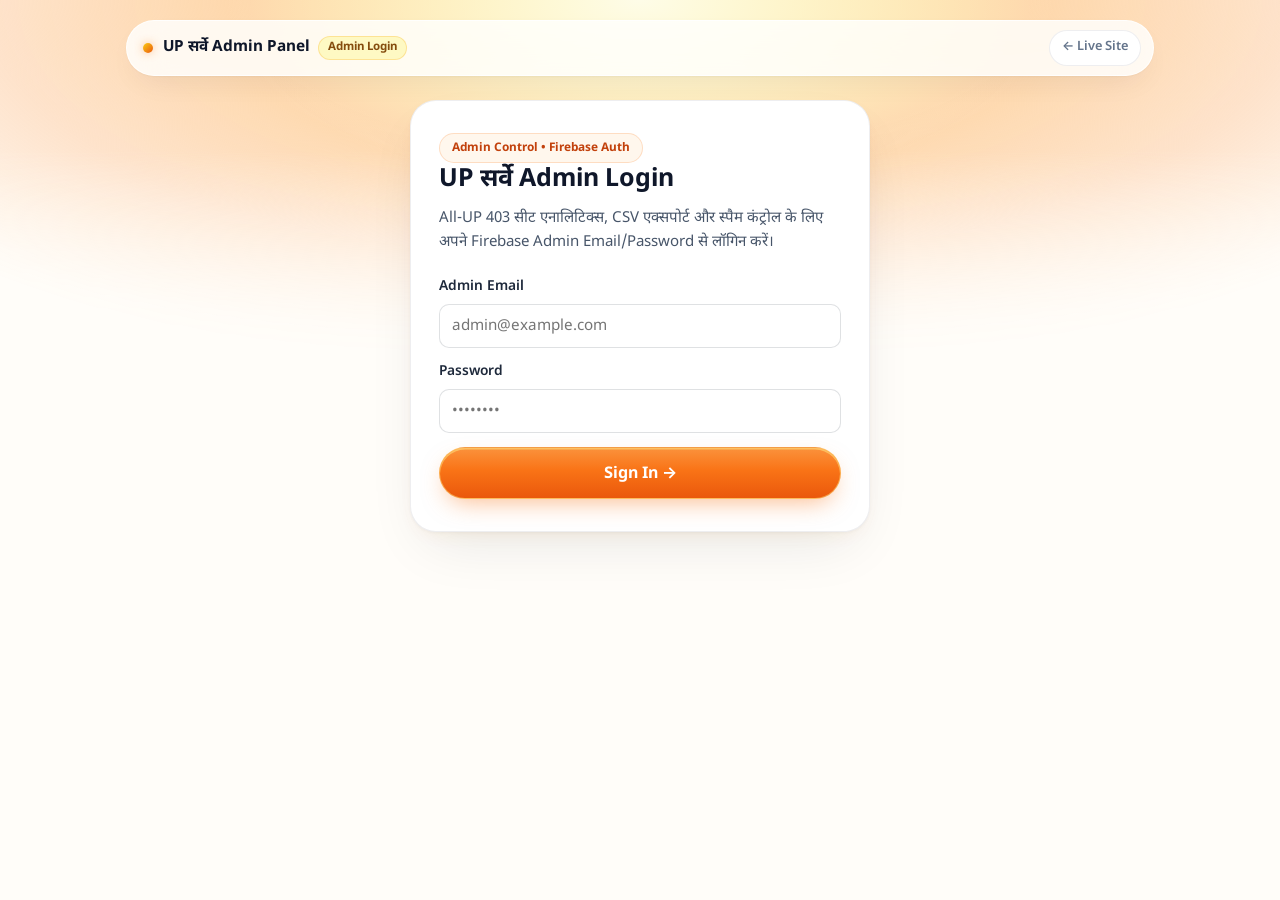
==== admin.html @ 8d636c75 "Add secure Firebase Admin Control Panel (403 seats analytics, CSV export, pause/notice, audit)" ====
<!DOCTYPE html>
<html lang="hi">
<head>
  <meta charset="UTF-8">
  <meta name="viewport" content="width=device-width, initial-scale=1.0">
  <title>Admin Control Panel | UP जनमत सर्वे 2027</title>
  <meta name="robots" content="noindex, nofollow">
  <meta name="theme-color" content="#fffbeb">

  <link rel="preconnect" href="https://fonts.googleapis.com">
  <link rel="preconnect" href="https://fonts.gstatic.com" crossorigin>
  <link href="https://fonts.googleapis.com/css2?family=Inter:wght@400;500;600;700&family=Noto+Sans+Devanagari:wght@400;500;600;700;800&display=swap" rel="stylesheet">

  <link rel="stylesheet" href="./styles.css">
</head>
<body>
  <div class="fl-hero-aura" aria-hidden="true"></div>

  <div class="admin-shell">
    <header class="fl-nav-wrap">
      <div class="fl-nav-pill">
        <div class="brand">
          <span class="brand-dot" aria-hidden="true"></span>
          <div class="brand-meta">
            <span class="brand-title">UP सर्वे Admin Panel</span>
            <span id="adminStatusPill" class="step-pill">Auth Required</span>
          </div>
        </div>

        <div class="admin-nav-actions">
          <a href="./index.html" class="lang-toggle" style="text-decoration:none;">← Live Site</a>
          <button id="adminSignOutBtn" class="lang-toggle" type="button" hidden>Logout</button>
        </div>
      </div>
    </header>

    <main id="adminRoot" class="admin-main"></main>
  </div>

  <div id="toast" class="toast" role="status" aria-live="polite" hidden></div>

  <script defer src="./data/up-constituencies.js"></script>
  <script defer src="./src/config.js"></script>
  <script defer src="./src/admin.js"></script>
</body>
</html>
---- styles.css ----
/*
 * UP Vidhan Sabha Public Opinion Survey
 * Minimal, Friendly, Premium Yellow-Orange Design System + Large PNG Cutouts
 * Typography: Noto Sans Devanagari (Hindi clarity) + Inter (numerals & English)
 */
:root {
  --font-display: 'Noto Sans Devanagari', 'Inter', system-ui, -apple-system, BlinkMacSystemFont, 'Segoe UI', Roboto, sans-serif;
  --font-body: 'Noto Sans Devanagari', 'Inter', system-ui, -apple-system, BlinkMacSystemFont, 'Segoe UI', Roboto, sans-serif;

  --ink: #0f172a;
  --ink-soft: #1e293b;
  --body: #475569;
  --muted: #64748b;

  --bg: #fffdf9;
  --bg-warm: #fffbeb;
  --bg-orange-soft: #fff7ed;
  --card: #ffffff;
  --card-stone: #f8f6f2;
  --dark-footer: #181007;

  --yellow: #facc15;
  --amber: #f59e0b;
  --orange: #f97316;
  --orange-deep: #ea580c;
  --orange-dark: #c2410c;
  --whatsapp: #128c7e;

  --line: rgba(15, 23, 42, 0.07);
  --line-2: rgba(15, 23, 42, 0.13);

  --shadow-soft:
    0 1px 2px rgba(15, 23, 42, 0.04),
    0 12px 32px -12px rgba(15, 23, 42, 0.09);
  --shadow-card:
    0 1px 3px rgba(15, 23, 42, 0.04),
    0 24px 60px -18px rgba(15, 23, 42, 0.11),
    0 8px 24px -10px rgba(245, 158, 11, 0.12);
  --pl-key-bg: linear-gradient(180deg, #27221d 0%, #14110e 50%, #090806 100%);
  --pl-key-shadow:
    inset 0 1.5px 0 rgba(255, 255, 255, 0.25),
    0 4px 12px -4px rgba(15, 23, 42, 0.35);
  --pl-orange-bg: linear-gradient(180deg, #fb923c 0%, #f97316 45%, #ea580c 100%);
  --pl-orange-shadow:
    inset 0 1.5px 0 rgba(254, 240, 138, 0.5),
    0 10px 24px -8px rgba(249, 115, 22, 0.5);

  --warn-bg: #fffbeb;
  --warn-border: #fde68a;
  --warn-text: #92400e;

  --radius-sm: 10px;
  --radius-md: 16px;
  --radius-lg: 26px;
}

*,
*::before,
*::after {
  box-sizing: border-box;
}

[hidden] {
  display: none !important;
}

::selection {
  background: var(--yellow);
  color: var(--ink);
}

html {
  margin: 0;
  padding: 0;
  height: 100%;
}

body {
  margin: 0;
  padding: 0;
  min-height: 100dvh;
  background-color: var(--bg);
  color: var(--ink);
  font-family: var(--font-body);
  font-variant-numeric: tabular-nums;
  line-height: 1.55;
  -webkit-font-smoothing: antialiased;
  text-rendering: optimizeLegibility;
  -webkit-tap-highlight-color: transparent;
  position: relative;
  display: flex;
  flex-direction: column;
  overflow-x: hidden;
}

button,
input,
select {
  font-family: inherit;
}

/* Soft, refined sunlit Yellow-Orange ambient glow */
.fl-hero-aura {
  position: fixed;
  inset: 0 0 auto 0;
  height: 360px;
  pointer-events: none;
  z-index: 0;
  background:
    radial-gradient(45% 75% at 50% 0, #fefce8 0%, rgba(254, 252, 232, 0) 72%),
    radial-gradient(80% 115% at 50% 0, #fef08a 0%, #fed7aa 38%, rgba(251, 146, 60, 0.24) 64%, rgba(255, 253, 249, 0) 92%);
  -webkit-mask-image: linear-gradient(#000 0% 42%, transparent 100%);
  mask-image: linear-gradient(#000 0% 42%, transparent 100%);
}

.fl-hero-grain {
  position: fixed;
  inset: 0 0 auto 0;
  height: 360px;
  pointer-events: none;
  z-index: 0;
  opacity: 0.16;
  mix-blend-mode: overlay;
  background-image: url("data:image/svg+xml,%3Csvg viewBox='0 0 256 256' xmlns='http://www.w3.org/2000/svg'%3E%3Cfilter id='n'%3E%3CfeTurbulence type='fractalNoise' baseFrequency='0.8' numOctaves='3' stitchTiles='stitch'/%3E%3C/filter%3E%3Crect width='100%25' height='100%25' filter='url(%23n)' opacity='0.5'/%3E%3C/svg%3E");
  background-size: 256px 256px;
}

/* Large transparent PNG cutout watermarks on left & right sides */
.side-leaders-bg {
  position: fixed;
  inset: 0;
  pointer-events: none;
  z-index: 0;
  overflow: hidden;
  display: flex;
  justify-content: space-between;
  align-items: stretch;
}

.side-col {
  display: flex;
  flex-direction: column;
  justify-content: space-around;
  align-items: center;
  padding: 72px 8px 36px;
  width: clamp(92px, 22vw, 310px);
}

.side-col--left {
  align-items: flex-start;
  padding-left: max(4px, 1vw);
}

.side-col--right {
  align-items: flex-end;
  padding-right: max(4px, 1vw);
}

.side-cutout {
  height: clamp(136px, 24vh, 300px);
  width: auto;
  max-width: 100%;
  opacity: 0.11;
  -webkit-mask-image: linear-gradient(to bottom, #000 62%, transparent 100%);
  mask-image: linear-gradient(to bottom, #000 62%, transparent 100%);
  filter: saturate(0.75) drop-shadow(0 12px 24px rgba(180, 83, 9, 0.12));
  transition: opacity 240ms ease;
}

.side-cutout img {
  display: block;
  height: 100%;
  width: auto;
  max-width: 100%;
  object-fit: contain;
}

@media (min-width: 960px) {
  .side-col {
    width: clamp(200px, 23vw, 340px);
    padding: 76px 18px 36px;
    justify-content: space-evenly;
  }

  .side-cutout {
    height: clamp(160px, 20vh, 235px);
    opacity: 0.28;
  }

  .side-cutout:nth-child(even) {
    align-self: center;
  }
}

/* Minimal sticky progress line */
.progress-track {
  position: fixed;
  top: 0;
  left: 0;
  right: 0;
  height: 3.5px;
  background: rgba(15, 23, 42, 0.05);
  z-index: 60;
}

.progress-fill {
  height: 100%;
  background: linear-gradient(90deg, #facc15 0%, #f59e0b 48%, #ea580c 100%);
  transition: width 340ms cubic-bezier(0.22, 1, 0.36, 1);
}

.app-shell {
  position: relative;
  z-index: 1;
  flex: 1;
  width: 100%;
  max-width: 560px;
  margin: 0 auto;
  padding: 18px 16px 32px;
  display: flex;
  flex-direction: column;
}

/* Minimal floating glass header */
.fl-nav-wrap {
  padding-top: 2px;
  margin-bottom: 18px;
}

.fl-nav-pill {
  display: flex;
  align-items: center;
  justify-content: space-between;
  gap: 12px;
  padding: 9px 12px 9px 16px;
  border-radius: 999px;
  border: 1px solid rgba(255, 255, 255, 0.85);
  background: rgba(255, 255, 255, 0.84);
  backdrop-filter: blur(18px) saturate(1.4);
  -webkit-backdrop-filter: blur(18px) saturate(1.4);
  box-shadow: var(--shadow-soft);
}

.brand {
  display: flex;
  align-items: center;
  gap: 10px;
}

.brand-dot {
  width: 10px;
  height: 10px;
  border-radius: 50%;
  background: linear-gradient(135deg, #facc15 0%, #ea580c 100%);
  box-shadow: 0 0 10px rgba(249, 115, 22, 0.45);
  flex-shrink: 0;
}

.brand-meta {
  display: flex;
  align-items: center;
  gap: 8px;
  flex-wrap: wrap;
}

.brand-title {
  font-size: 0.96rem;
  font-weight: 700;
  color: var(--ink);
  line-height: 1.3;
}

html[lang="en"] .brand-title {
  letter-spacing: -0.02em;
}

.step-pill {
  display: inline-flex;
  align-items: center;
  padding: 2px 9px;
  border-radius: 999px;
  background: #fef9c3;
  border: 1px solid rgba(245, 158, 11, 0.25);
  font-size: 0.72rem;
  font-weight: 700;
  color: #854d0e;
}

.lang-toggle {
  display: inline-flex;
  align-items: center;
  gap: 5px;
  min-height: 36px;
  padding: 5px 12px;
  border-radius: 999px;
  border: 1px solid var(--line);
  background: #ffffff;
  color: var(--muted);
  font-size: 0.8rem;
  font-weight: 600;
  cursor: pointer;
  transition: border-color 140ms ease, transform 140ms ease;
}

.lang-toggle:hover {
  border-color: rgba(249, 115, 22, 0.4);
  transform: translateY(-1px);
}

.lang-toggle .active {
  color: var(--orange-deep);
  font-weight: 700;
}

.lang-sep {
  color: var(--line-2);
}

/* Main survey stage */
.survey-main {
  flex: 1;
  display: flex;
  flex-direction: column;
  justify-content: center;
  padding: 6px 0 16px;
}

.stage-container {
  width: 100%;
}

/* Clean airy minimal card */
.card {
  position: relative;
  background: var(--card);
  border: 1px solid var(--line);
  border-radius: var(--radius-lg);
  padding: 28px 22px;
  box-shadow: var(--shadow-card);
  animation: cardEnter 240ms cubic-bezier(0.22, 1, 0.36, 1);
}

@media (min-width: 520px) {
  .card {
    padding: 32px 28px;
  }
}

/* Cover Splash Hero Card */
.splash-card {
  text-align: center;
  padding: 30px 20px 26px;
  background:
    radial-gradient(75% 55% at 50% 0%, rgba(254, 240, 138, 0.34) 0%, rgba(255, 255, 255, 0) 75%),
    #ffffff;
}

@media (min-width: 520px) {
  .splash-card {
    padding: 36px 28px 30px;
  }
}

.splash-badge {
  display: inline-flex;
  align-items: center;
  gap: 8px;
  padding: 6px 14px;
  margin: 0 auto 14px;
  border-radius: 999px;
  background: var(--bg-warm);
  border: 1px solid rgba(245, 158, 11, 0.35);
  color: #92400e;
  font-size: 0.76rem;
  font-weight: 700;
}

.splash-pulse {
  width: 8px;
  height: 8px;
  border-radius: 50%;
  background: var(--orange-deep);
  box-shadow: 0 0 0 0 rgba(234, 88, 12, 0.55);
  animation: splashPulse 1.8s infinite;
}

@keyframes splashPulse {
  0% { box-shadow: 0 0 0 0 rgba(234, 88, 12, 0.5); }
  70% { box-shadow: 0 0 0 8px rgba(234, 88, 12, 0); }
  100% { box-shadow: 0 0 0 0 rgba(234, 88, 12, 0); }
}

.splash-title {
  font-family: var(--font-display);
  font-size: clamp(1.65rem, 6vw, 2.2rem);
  font-weight: 800;
  line-height: 1.32;
  letter-spacing: 0;
  margin: 0 0 12px;
  color: var(--ink);
}

html[lang="en"] .splash-title {
  letter-spacing: -0.03em;
  line-height: 1.15;
}

.splash-title-accent {
  display: block;
  background: linear-gradient(90deg, #d97706 0%, #ea580c 55%, #c2410c 100%);
  -webkit-background-clip: text;
  background-clip: text;
  color: transparent;
}

.splash-subtitle {
  font-size: 0.95rem;
  line-height: 1.6;
  color: var(--body);
  margin: 0 auto 20px;
  max-width: 44ch;
}

/* Balanced horizontal cutout showcase row on Cover */
.splash-cutouts-strip {
  display: flex;
  align-items: flex-end;
  justify-content: center;
  margin: 0 auto 18px;
  padding: 10px 8px 0;
  border-radius: 20px;
  background: linear-gradient(180deg, #fffdf6 0%, #fff7ed 100%);
  border: 1px solid rgba(245, 158, 11, 0.22);
  overflow: hidden;
}

.splash-cutout-item {
  width: 56px;
  height: 70px;
  margin: 0 -6px;
  flex-shrink: 0;
  display: flex;
  align-items: flex-end;
  justify-content: center;
  transition: transform 180ms ease;
}

@media (min-width: 460px) {
  .splash-cutout-item {
    width: 68px;
    height: 84px;
    margin: 0 -5px;
  }
}

.splash-cutout-item img {
  width: 100%;
  height: 100%;
  object-fit: contain;
  object-position: center bottom;
  filter: drop-shadow(0 4px 10px rgba(15, 23, 42, 0.16));
}

.splash-stats {
  display: grid;
  grid-template-columns: repeat(3, 1fr);
  gap: 8px;
  margin-bottom: 20px;
}

.splash-stat-pill {
  padding: 8px 6px;
  border-radius: 12px;
  background: var(--card-stone);
  border: 1px solid var(--line);
  font-size: 0.78rem;
  font-weight: 700;
  color: var(--ink-soft);
}

.splash-cta {
  width: 100%;
  min-height: 56px;
  font-size: 1.04rem;
}

.splash-trust-row {
  display: flex;
  align-items: center;
  justify-content: center;
  flex-wrap: wrap;
  gap: 12px;
  margin-top: 14px;
  font-size: 0.78rem;
  font-weight: 600;
  color: var(--muted);
}

@keyframes cardEnter {
  from {
    opacity: 0;
    transform: translateY(10px);
  }
  to {
    opacity: 1;
    transform: translateY(0);
  }
}

.card-eyebrow-row {
  display: flex;
  align-items: center;
  justify-content: space-between;
  gap: 8px;
  flex-wrap: wrap;
  margin-bottom: 14px;
}

.card-eyebrow {
  display: inline-flex;
  align-items: center;
  gap: 6px;
  padding: 5px 12px;
  margin: 0;
  border-radius: 999px;
  background: var(--bg-orange-soft);
  border: 1px solid rgba(249, 115, 22, 0.2);
  font-size: 0.74rem;
  font-weight: 700;
  color: var(--orange-dark);
}

.trust-pill {
  font-size: 0.75rem;
  font-weight: 600;
  color: var(--muted);
}

.card-title {
  font-family: var(--font-display);
  font-size: clamp(1.32rem, 4vw, 1.56rem);
  font-weight: 700;
  line-height: 1.44;
  letter-spacing: 0;
  margin: 0 0 8px;
  color: var(--ink);
}

html[lang="en"] .card-title {
  letter-spacing: -0.025em;
  line-height: 1.26;
}

.card-subtitle {
  font-size: 0.94rem;
  line-height: 1.58;
  color: var(--body);
  margin: 0 0 22px;
}

/* Shared-seat invitation banner */
.invite-banner {
  display: flex;
  align-items: center;
  justify-content: space-between;
  gap: 10px;
  padding: 12px 14px;
  margin-bottom: 18px;
  border-radius: var(--radius-md);
  background: var(--bg-warm);
  border: 1px solid #fde68a;
  font-size: 0.86rem;
  color: var(--ink);
}

.invite-use-btn {
  flex-shrink: 0;
  min-height: 36px;
  padding: 6px 14px;
  border-radius: 999px;
  border: none;
  background-image: var(--pl-orange-bg);
  color: #ffffff;
  font-size: 0.8rem;
  font-weight: 700;
  cursor: pointer;
}

/* Minimal Searchable Dropdown */
.dropdown-label {
  display: flex;
  align-items: center;
  justify-content: space-between;
  margin-bottom: 8px;
  font-size: 0.86rem;
  font-weight: 600;
  color: var(--ink-soft);
}

.dropdown-count-badge {
  padding: 2px 9px;
  border-radius: 999px;
  background: var(--bg-warm);
  color: #92400e;
  font-size: 0.74rem;
  font-weight: 700;
}

.dropdown-field {
  position: relative;
  margin-bottom: 6px;
}

.dropdown-trigger {
  width: 100%;
  min-height: 56px;
  padding: 12px 16px;
  border: 1.5px solid var(--line-2);
  border-radius: var(--radius-md);
  background: #ffffff;
  color: var(--ink);
  font-size: 0.98rem;
  font-weight: 600;
  text-align: left;
  cursor: pointer;
  display: flex;
  align-items: center;
  justify-content: space-between;
  gap: 10px;
  transition: border-color 150ms ease, box-shadow 150ms ease;
}

.dropdown-trigger:hover {
  border-color: var(--orange);
}

.dropdown-trigger[aria-expanded="true"] {
  border-color: var(--orange-deep);
  box-shadow: 0 0 0 4px rgba(249, 115, 22, 0.12);
}

.dropdown-trigger-text.is-placeholder {
  color: var(--muted);
  font-weight: 500;
}

.dropdown-chevron {
  flex-shrink: 0;
  color: var(--orange-deep);
  transition: transform 180ms ease;
}

.dropdown-trigger[aria-expanded="true"] .dropdown-chevron {
  transform: rotate(180deg);
}

.dropdown-menu {
  margin-top: 8px;
  border: 1px solid var(--line-2);
  border-radius: var(--radius-md);
  background: #ffffff;
  box-shadow: 0 20px 48px rgba(15, 23, 42, 0.12);
  overflow: hidden;
}

.dropdown-search-wrap {
  position: relative;
  padding: 10px;
  border-bottom: 1px solid var(--line);
  background: #fffdf8;
}

.dropdown-search-input {
  width: 100%;
  min-height: 44px;
  padding: 10px 38px 10px 12px;
  border: 1px solid var(--line-2);
  border-radius: var(--radius-sm);
  background: #ffffff;
  color: var(--ink);
  font-size: 0.95rem;
  outline: none;
  transition: border-color 150ms ease, box-shadow 150ms ease;
}

.dropdown-search-input:focus {
  border-color: var(--orange-deep);
  box-shadow: 0 0 0 3px rgba(249, 115, 22, 0.12);
}

.clear-input-btn {
  position: absolute;
  right: 16px;
  top: 50%;
  transform: translateY(-50%);
  width: 28px;
  height: 28px;
  border: none;
  border-radius: 50%;
  background: var(--card-stone);
  color: var(--body);
  font-size: 0.85rem;
  cursor: pointer;
  display: inline-flex;
  align-items: center;
  justify-content: center;
}

.dropdown-options {
  max-height: 256px;
  overflow-y: auto;
  -webkit-overflow-scrolling: touch;
}

.dropdown-option {
  width: 100%;
  min-height: 50px;
  padding: 10px 14px;
  border: none;
  border-bottom: 1px solid var(--line);
  background: transparent;
  color: var(--ink);
  text-align: left;
  font-size: 0.96rem;
  cursor: pointer;
  display: flex;
  align-items: center;
  justify-content: space-between;
  gap: 8px;
  transition: background-color 120ms ease;
}

.dropdown-option:last-child {
  border-bottom: none;
}

.dropdown-option:hover,
.dropdown-option.selected {
  background: var(--bg-orange-soft);
  color: var(--orange-dark);
}

.dropdown-option.selected {
  font-weight: 700;
}

.dropdown-sub {
  font-size: 0.78rem;
  color: var(--muted);
  flex-shrink: 0;
}

.dropdown-empty {
  padding: 16px;
  text-align: center;
  font-size: 0.88rem;
  color: var(--muted);
}

.seat-badge {
  display: inline-block;
  margin-left: 4px;
  padding: 2px 6px;
  border-radius: 6px;
  background: var(--bg-warm);
  color: #92400e;
  font-size: 0.72rem;
  font-weight: 700;
}

/* Native-styled clean <select> for Results Seat Switcher */
.results-filter-box {
  margin-bottom: 14px;
  padding: 12px 14px;
  border-radius: var(--radius-md);
  background: var(--bg-warm);
  border: 1px solid #fde68a;
}

.results-filter-label {
  display: block;
  font-size: 0.8rem;
  font-weight: 700;
  color: #92400e;
  margin-bottom: 6px;
}

.native-select-wrap {
  position: relative;
}

.native-select {
  width: 100%;
  min-height: 46px;
  padding: 10px 38px 10px 14px;
  border: 1px solid rgba(245, 158, 11, 0.4);
  border-radius: var(--radius-sm);
  background: #ffffff;
  color: var(--ink);
  font-size: 0.94rem;
  font-weight: 600;
  appearance: none;
  -webkit-appearance: none;
  cursor: pointer;
  outline: none;
}

.native-select:focus {
  border-color: var(--orange-deep);
  box-shadow: 0 0 0 3px rgba(249, 115, 22, 0.14);
}

.native-select-arrow {
  position: absolute;
  right: 12px;
  top: 50%;
  transform: translateY(-50%);
  pointer-events: none;
  color: var(--orange-deep);
}

/* Friendly minimal option cards + large PNG cutout busts */
.options-stack {
  display: flex;
  flex-direction: column;
  gap: 10px;
}

.option-card {
  width: 100%;
  min-height: 58px;
  padding: 12px 16px;
  border: 1px solid var(--line-2);
  border-radius: var(--radius-md);
  background: #ffffff;
  box-shadow: 0 1px 2px rgba(15, 23, 42, 0.03);
  color: var(--ink);
  text-align: left;
  font-size: 0.98rem;
  font-weight: 600;
  cursor: pointer;
  display: flex;
  align-items: center;
  justify-content: space-between;
  gap: 12px;
  transition: transform 130ms ease, border-color 150ms ease, background-color 150ms ease, box-shadow 150ms ease;
}

.option-card.has-cutout {
  min-height: 76px;
  padding: 10px 16px 10px 12px;
}

.option-card:hover {
  transform: translateY(-1px);
  border-color: rgba(249, 115, 22, 0.5);
  box-shadow: 0 8px 20px -10px rgba(249, 115, 22, 0.24);
}

.option-card:active {
  transform: scale(0.988);
}

.option-card.selected {
  border-color: var(--orange-deep);
  background: linear-gradient(180deg, #fffdf7 0%, #fff7ed 100%);
  box-shadow: 0 0 0 2px rgba(249, 115, 22, 0.18);
}

.option-card.neutral-pinned {
  border-style: dashed;
  border-color: rgba(245, 158, 11, 0.42);
  background: #fffdf6;
}

.option-card.neutral-pinned.selected {
  border-style: solid;
  border-color: var(--orange-deep);
  background: #fffbeb;
}

.option-left {
  display: flex;
  align-items: center;
  gap: 14px;
  min-width: 0;
}

/* Larger 66px transparent PNG cutout pedestal */
.option-avatar {
  width: 66px;
  height: 66px;
  border-radius: 18px;
  overflow: hidden;
  flex-shrink: 0;
  background: radial-gradient(circle at 50% 65%, #fef3c7 0%, #ffedd5 68%, #fffaf2 100%);
  border: 1px solid rgba(245, 158, 11, 0.28);
  display: inline-flex;
  align-items: flex-end;
  justify-content: center;
  color: var(--orange-dark);
}

.option-card.selected .option-avatar {
  border-color: var(--orange-deep);
  background: radial-gradient(circle at 50% 65%, #fde68a 0%, #fed7aa 75%, #fff7ed 100%);
}

.option-avatar img {
  width: 100%;
  height: 100%;
  object-fit: contain;
  object-position: center bottom;
  filter: drop-shadow(0 4px 8px rgba(15, 23, 42, 0.16));
  display: block;
}

.option-avatar--pair {
  width: 96px;
  gap: 0;
  padding: 2px 3px 0;
}

.option-avatar--pair img {
  width: 54%;
  height: 100%;
  flex-shrink: 0;
}

.option-avatar--pair img:first-child {
  margin-right: -10px;
  z-index: 2;
}

.option-avatar--pair img:last-child {
  z-index: 1;
}

.option-avatar--neutral {
  width: 48px;
  height: 48px;
  border-radius: 14px;
  align-items: center;
  border: 1px dashed rgba(245, 158, 11, 0.45);
  background: #ffffff;
  color: #92400e;
}

.option-sub {
  display: block;
  font-size: 0.8rem;
  font-weight: 500;
  color: var(--muted);
}

.option-check {
  width: 24px;
  height: 24px;
  border-radius: 50%;
  border: 1.5px solid var(--line-2);
  background: #ffffff;
  display: inline-flex;
  align-items: center;
  justify-content: center;
  flex-shrink: 0;
  color: transparent;
  font-size: 0.75rem;
  transition: all 150ms ease;
}

.option-card.selected .option-check {
  border-color: transparent;
  background-image: var(--pl-orange-bg);
  color: #ffffff;
  box-shadow: 0 4px 10px rgba(249, 115, 22, 0.35);
}

.options-divider {
  display: flex;
  align-items: center;
  gap: 10px;
  margin: 6px 0 2px;
  color: var(--muted);
  font-size: 0.76rem;
  font-weight: 700;
}

.options-divider::before,
.options-divider::after {
  content: "";
  flex: 1;
  height: 1px;
  background: var(--line);
}

/* Primary Pill CTA & Secondary Actions */
.card-actions {
  margin-top: 24px;
  display: flex;
  align-items: center;
  justify-content: space-between;
  gap: 10px;
}

.btn-primary {
  flex: 1;
  min-height: 52px;
  padding: 0 22px;
  border-radius: 999px;
  border: 1px solid rgba(254, 240, 138, 0.45);
  background-image: var(--pl-orange-bg);
  box-shadow: var(--pl-orange-shadow);
  color: #ffffff;
  font-size: 1rem;
  font-weight: 700;
  cursor: pointer;
  transition: transform 140ms ease, filter 140ms ease, opacity 140ms ease;
}

.btn-primary:hover:not(:disabled) {
  transform: translateY(-1px);
  filter: brightness(1.03);
}

.btn-primary:active:not(:disabled) {
  transform: scale(0.985);
}

.btn-primary:disabled {
  opacity: 0.4;
  cursor: not-allowed;
  box-shadow: none;
}

.btn-back {
  min-height: 50px;
  padding: 0 18px;
  border-radius: 999px;
  border: 1px solid var(--line-2);
  background: #ffffff;
  color: var(--ink-soft);
  font-size: 0.92rem;
  font-weight: 600;
  cursor: pointer;
}

.btn-skip {
  width: 100%;
  min-height: 48px;
  margin-top: 12px;
  padding: 10px 16px;
  border-radius: 999px;
  border: 1px solid #fde68a;
  background: var(--bg-warm);
  color: #92400e;
  font-size: 0.92rem;
  font-weight: 700;
  cursor: pointer;
}

/* Results Infographics Dashboard */
.demo-banner {
  padding: 10px 13px;
  margin-bottom: 14px;
  border-radius: var(--radius-md);
  background: var(--warn-bg);
  border: 1px solid var(--warn-border);
  color: var(--warn-text);
  font-size: 0.8rem;
  display: flex;
  align-items: center;
  justify-content: space-between;
  gap: 10px;
}

.live-banner {
  padding: 9px 13px;
  margin-bottom: 14px;
  border-radius: var(--radius-md);
  background: #ecfdf5;
  border: 1px solid #a7f3d0;
  color: #065f46;
  font-size: 0.8rem;
  font-weight: 700;
  display: flex;
  align-items: center;
  gap: 8px;
}

.live-dot {
  width: 8px;
  height: 8px;
  border-radius: 50%;
  background: #10b981;
  flex-shrink: 0;
}

.demo-reset-btn {
  flex-shrink: 0;
  padding: 6px 12px;
  border-radius: 999px;
  border: none;
  background-image: var(--pl-key-bg);
  box-shadow: var(--pl-key-shadow);
  color: #ffffff;
  font-size: 0.75rem;
  font-weight: 600;
  cursor: pointer;
}

.scope-tabs {
  display: grid;
  grid-template-columns: 1fr 1fr;
  gap: 6px;
  padding: 5px;
  margin-bottom: 14px;
  border-radius: 999px;
  background: var(--card-stone);
  border: 1px solid var(--line);
}

.scope-tab {
  min-height: 44px;
  padding: 8px 12px;
  border: none;
  border-radius: 999px;
  background: transparent;
  color: var(--body);
  font-size: 0.85rem;
  font-weight: 700;
  cursor: pointer;
  transition: all 150ms ease;
}

.scope-tab.active {
  background-image: var(--pl-orange-bg);
  box-shadow: 0 6px 14px -4px rgba(249, 115, 22, 0.42);
  color: #ffffff;
}

.kpi-grid {
  display: grid;
  grid-template-columns: repeat(3, 1fr);
  gap: 8px;
  margin-bottom: 16px;
}

.kpi-card {
  padding: 12px 10px;
  border-radius: var(--radius-md);
  background: linear-gradient(180deg, #fffdf7 0%, #fffbeb 100%);
  border: 1px solid rgba(245, 158, 11, 0.24);
  text-align: center;
}

.kpi-label {
  display: block;
  font-size: 0.7rem;
  font-weight: 700;
  color: #92400e;
  margin-bottom: 3px;
}

.kpi-value {
  display: block;
  font-size: 0.94rem;
  font-weight: 800;
  color: var(--ink);
  line-height: 1.3;
  word-break: break-word;
}

.metric-section {
  margin-bottom: 16px;
  padding: 16px;
  border-radius: var(--radius-md);
  background: #ffffff;
  border: 1px solid var(--line);
}

.metric-heading {
  display: flex;
  align-items: center;
  justify-content: space-between;
  font-size: 0.95rem;
  font-weight: 700;
  color: var(--ink);
  margin: 0 0 14px;
}

.metric-tag {
  padding: 2px 9px;
  border-radius: 999px;
  background: var(--bg-warm);
  color: #92400e;
  font-size: 0.7rem;
  font-weight: 700;
}

/* Circle Donut Infographic */
.donut-layout {
  display: flex;
  flex-direction: column;
  align-items: center;
  gap: 18px;
  margin-bottom: 16px;
  padding: 14px;
  border-radius: var(--radius-md);
  background: #fffdf8;
  border: 1px solid rgba(245, 158, 11, 0.2);
}

@media (min-width: 460px) {
  .donut-layout {
    flex-direction: row;
    align-items: center;
  }
}

.donut-wrap {
  position: relative;
  width: 184px;
  height: 184px;
  flex-shrink: 0;
  filter: drop-shadow(0 8px 18px rgba(249, 115, 22, 0.12));
}

.donut-svg {
  width: 100%;
  height: 100%;
  transform: rotate(-90deg);
}

.donut-center {
  position: absolute;
  inset: 0;
  display: flex;
  flex-direction: column;
  align-items: center;
  justify-content: center;
  text-align: center;
  pointer-events: none;
}

.donut-center-num {
  font-size: 1.55rem;
  font-weight: 800;
  color: var(--ink);
  line-height: 1.05;
}

.donut-center-label {
  font-size: 0.72rem;
  font-weight: 700;
  color: #92400e;
  margin-top: 2px;
}

.donut-legend {
  flex: 1;
  width: 100%;
  display: flex;
  flex-direction: column;
  gap: 7px;
}

.legend-item {
  display: flex;
  align-items: center;
  justify-content: space-between;
  gap: 8px;
  padding: 4px 8px;
  border-radius: 8px;
  font-size: 0.81rem;
}

.legend-item.is-pick {
  background: rgba(254, 243, 199, 0.72);
}

.legend-left {
  display: flex;
  align-items: center;
  gap: 7px;
  min-width: 0;
}

.legend-swatch {
  width: 10px;
  height: 10px;
  border-radius: 3px;
  flex-shrink: 0;
}

.mini-avatar {
  width: 24px;
  height: 24px;
  border-radius: 50%;
  object-fit: contain;
  object-position: center bottom;
  background: #fff7ed;
  border: 1px solid rgba(245, 158, 11, 0.4);
  flex-shrink: 0;
}

.legend-name {
  color: var(--ink);
  font-weight: 600;
  white-space: nowrap;
  overflow: hidden;
  text-overflow: ellipsis;
}

.legend-item.is-pick .legend-name {
  font-weight: 700;
  color: var(--orange-dark);
}

.legend-pct {
  font-weight: 800;
  color: var(--ink);
  flex-shrink: 0;
}

/* Horizontal Ranked Bar Graph */
.bar-list {
  display: flex;
  flex-direction: column;
  gap: 12px;
}

.bar-row {
  display: flex;
  flex-direction: column;
  gap: 5px;
}

.bar-header {
  display: flex;
  align-items: center;
  justify-content: space-between;
  gap: 8px;
  font-size: 0.86rem;
}

.bar-label {
  display: inline-flex;
  align-items: center;
  gap: 6px;
  font-weight: 600;
  color: var(--ink);
  min-width: 0;
}

.bar-label.user-pick {
  font-weight: 700;
  color: var(--orange-dark);
}

.bar-rank {
  display: inline-flex;
  align-items: center;
  justify-content: center;
  min-width: 24px;
  height: 20px;
  padding: 0 5px;
  border-radius: 6px;
  background: var(--bg-warm);
  color: var(--orange-dark);
  font-size: 0.72rem;
  font-weight: 800;
}

.bar-pct {
  padding: 2px 8px;
  border-radius: 999px;
  background: #f8f5f0;
  font-size: 0.78rem;
  font-weight: 800;
  color: var(--ink);
  font-variant-numeric: tabular-nums;
  flex-shrink: 0;
}

.bar-pct.is-top {
  background: #fef08a;
  color: #78350f;
}

.bar-track {
  width: 100%;
  height: 12px;
  border-radius: 999px;
  background: #f3f0ea;
  overflow: hidden;
}

.bar-fill {
  height: 100%;
  border-radius: 999px;
  background: linear-gradient(90deg, #fde047 0%, #f59e0b 100%);
  transition: width 450ms cubic-bezier(0.22, 1, 0.36, 1);
}

.bar-fill.primary {
  background: linear-gradient(90deg, #facc15 0%, #f97316 55%, #ea580c 100%);
}

/* Vertical Column Bar Graph (Age Breakdown) */
.col-chart {
  position: relative;
  display: grid;
  grid-template-columns: repeat(4, 1fr);
  gap: 10px;
  align-items: end;
  padding: 22px 10px 10px;
  border-radius: var(--radius-md);
  background:
    repeating-linear-gradient(
      to top,
      rgba(245, 158, 11, 0.12) 0,
      rgba(245, 158, 11, 0.12) 1px,
      transparent 1px,
      transparent 36px
    ),
    #fffdf8;
  border: 1px solid rgba(245, 158, 11, 0.2);
}

.col-item {
  display: flex;
  flex-direction: column;
  align-items: center;
  gap: 6px;
}

.col-pct {
  padding: 2px 7px;
  border-radius: 999px;
  background: #fffbeb;
  border: 1px solid #fde68a;
  font-size: 0.74rem;
  font-weight: 800;
  color: var(--ink);
}

.col-track {
  width: 100%;
  max-width: 48px;
  height: 120px;
  display: flex;
  align-items: flex-end;
  justify-content: center;
  background: rgba(245, 158, 11, 0.09);
  border-radius: 12px;
  overflow: hidden;
}

.col-pillar {
  width: 100%;
  min-height: 4px;
  border-radius: 10px 10px 0 0;
  background: linear-gradient(180deg, #fde047 0%, #f59e0b 55%, #ea580c 100%);
  transition: height 450ms cubic-bezier(0.22, 1, 0.36, 1);
}

.col-pillar.is-pick {
  background: linear-gradient(180deg, #fb923c 0%, #ea580c 60%, #c2410c 100%);
  box-shadow: 0 0 12px rgba(234, 88, 12, 0.32);
}

.col-label {
  font-size: 0.74rem;
  font-weight: 700;
  color: var(--body);
  text-align: center;
}

.col-item.is-pick .col-label {
  color: var(--orange-dark);
}

/* WhatsApp Share Card */
.share-card {
  margin-top: 16px;
  padding: 18px;
  border-radius: var(--radius-lg);
  background:
    radial-gradient(50% 150% at 92% 20%, rgba(253, 224, 71, 0.35) 0%, rgba(251, 146, 60, 0.18) 48%, rgba(255, 255, 255, 0) 80%),
    #ffffff;
  border: 1px solid rgba(245, 158, 11, 0.28);
}

.share-title {
  font-size: 1.04rem;
  font-weight: 700;
  color: var(--ink);
  margin: 0 0 4px;
}

.share-desc {
  font-size: 0.86rem;
  color: var(--body);
  margin: 0 0 14px;
}

.share-buttons {
  display: flex;
  flex-direction: column;
  gap: 8px;
}

.btn-whatsapp {
  width: 100%;
  min-height: 50px;
  padding: 12px 18px;
  border-radius: 999px;
  border: none;
  background: linear-gradient(180deg, #1aa393 0%, #128c7e 60%, #0d7266 100%);
  box-shadow: 0 10px 24px -8px rgba(18, 140, 126, 0.5);
  color: #ffffff;
  font-size: 0.96rem;
  font-weight: 700;
  cursor: pointer;
  display: inline-flex;
  align-items: center;
  justify-content: center;
  gap: 8px;
  text-decoration: none;
}

.btn-copy {
  width: 100%;
  min-height: 46px;
  padding: 10px 16px;
  border-radius: 999px;
  border: 1px solid rgba(255, 255, 255, 0.2);
  background-image: var(--pl-key-bg);
  box-shadow: var(--pl-key-shadow);
  color: #ffffff;
  font-size: 0.88rem;
  font-weight: 600;
  cursor: pointer;
}

.turnstile-mount {
  display: flex;
  justify-content: center;
  margin-top: 8px;
}

/* Warm Dark Footer */
.fl-footer {
  position: relative;
  overflow: hidden;
  background: var(--dark-footer);
  color: #fefce8;
  padding: 18px 16px;
  margin-top: auto;
  z-index: 1;
}

.fl-footer__glow {
  position: absolute;
  top: -90px;
  left: 50%;
  transform: translateX(-50%);
  width: 480px;
  height: 140px;
  pointer-events: none;
  background: radial-gradient(closest-side, rgba(250, 204, 21, 0.34), rgba(249, 115, 22, 0.2) 50%, rgba(249, 115, 22, 0) 80%);
}

.fl-footer__inner {
  position: relative;
  max-width: 560px;
  margin: 0 auto;
  text-align: center;
}

.disclaimer-text {
  margin: 0;
  font-size: 0.77rem;
  line-height: 1.6;
  color: rgba(254, 249, 195, 0.78);
}

/* Loading & toast */
.loading-card {
  background: var(--card);
  border: 1px solid var(--line);
  border-radius: var(--radius-lg);
  box-shadow: var(--shadow-card);
  padding: 36px 18px;
  text-align: center;
  color: var(--body);
}

.spinner {
  width: 28px;
  height: 28px;
  margin: 0 auto 12px;
  border: 3px solid rgba(245, 158, 11, 0.22);
  border-top-color: var(--orange-deep);
  border-radius: 50%;
  animation: spin 700ms linear infinite;
}

@keyframes spin {
  to { transform: rotate(360deg); }
}

.toast {
  position: fixed;
  bottom: 22px;
  left: 50%;
  transform: translateX(-50%);
  padding: 10px 18px;
  border-radius: 999px;
  background-image: var(--pl-key-bg);
  border: 1px solid rgba(253, 224, 71, 0.35);
  box-shadow: var(--pl-key-shadow);
  color: #fef08a;
  font-size: 0.85rem;
  font-weight: 600;
  z-index: 70;
}

@media (prefers-reduced-motion: reduce) {
  .card,
  .progress-fill,
  .bar-fill,
  .col-pillar,
  .option-card,
  .btn-primary,
  .dropdown-chevron {
    animation: none !important;
    transition: none !important;
  }
}

/* Public live announcement & pause notice */
.live-notice-banner {
  margin-bottom: 14px;
  padding: 10px 14px;
  border-radius: var(--radius-md);
  background: var(--bg-warm);
  border: 1px solid #fde68a;
  color: #78350f;
  font-size: 0.85rem;
  font-weight: 600;
  text-align: center;
}

/* Admin Panel Layout */
.admin-shell {
  position: relative;
  z-index: 1;
  width: 100%;
  max-width: 1060px;
  margin: 0 auto;
  padding: 18px 16px 36px;
}

.admin-main {
  width: 100%;
}

.admin-nav-actions {
  display: flex;
  align-items: center;
  gap: 8px;
}

.admin-login-card {
  max-width: 460px;
  margin: 24px auto;
}

.admin-form {
  display: flex;
  flex-direction: column;
  gap: 14px;
}

.admin-field {
  display: flex;
  flex-direction: column;
  gap: 6px;
  font-size: 0.86rem;
  font-weight: 600;
  color: var(--ink-soft);
}

.admin-uid-box {
  display: flex;
  align-items: center;
  justify-content: space-between;
  flex-wrap: wrap;
  gap: 10px;
  padding: 12px 14px;
  margin-bottom: 16px;
  border-radius: var(--radius-md);
  background: var(--bg-warm);
  border: 1px solid #fde68a;
  font-size: 0.84rem;
}

.admin-uid-box code {
  padding: 4px 8px;
  border-radius: 6px;
  background: #ffffff;
  border: 1px solid var(--line-2);
  font-size: 0.82rem;
}

.admin-setup-steps {
  margin: 0 0 18px;
  padding-left: 20px;
  font-size: 0.9rem;
  color: var(--body);
  line-height: 1.7;
}

.admin-header-row {
  display: flex;
  align-items: flex-start;
  justify-content: space-between;
  flex-wrap: wrap;
  gap: 14px;
  margin-bottom: 18px;
}

.admin-export-row {
  display: flex;
  align-items: center;
  flex-wrap: wrap;
  gap: 8px;
}

.admin-kpi-grid {
  grid-template-columns: repeat(2, 1fr);
}

@media (min-width: 720px) {
  .admin-kpi-grid {
    grid-template-columns: repeat(4, 1fr);
  }
}

.admin-tabs {
  display: flex;
  flex-wrap: wrap;
  gap: 6px;
  margin-bottom: 18px;
  padding: 5px;
  border-radius: 16px;
  background: var(--card-stone);
  border: 1px solid var(--line);
}

.admin-tab {
  min-height: 40px;
  padding: 8px 14px;
  border: none;
  border-radius: 12px;
  background: transparent;
  color: var(--body);
  font-size: 0.84rem;
  font-weight: 700;
  cursor: pointer;
}

.admin-tab.active {
  background-image: var(--pl-orange-bg);
  color: #ffffff;
  box-shadow: 0 4px 12px rgba(249, 115, 22, 0.3);
}

.admin-two-col {
  display: grid;
  grid-template-columns: 1fr;
  gap: 14px;
}

@media (min-width: 760px) {
  .admin-two-col {
    grid-template-columns: 1fr 1fr;
  }
}

.admin-toolbar {
  display: flex;
  align-items: center;
  justify-content: space-between;
  flex-wrap: wrap;
  gap: 10px;
  margin-bottom: 12px;
}

.admin-table-wrap {
  width: 100%;
  overflow-x: auto;
  border: 1px solid var(--line);
  border-radius: var(--radius-md);
  background: #ffffff;
}

.admin-table {
  width: 100%;
  border-collapse: collapse;
  font-size: 0.85rem;
}

.admin-table th,
.admin-table td {
  padding: 10px 12px;
  border-bottom: 1px solid var(--line);
  text-align: left;
  white-space: nowrap;
}

.admin-table th {
  background: #fffdf7;
  font-weight: 700;
  color: #92400e;
}

.admin-table tr:last-child td {
  border-bottom: none;
}

.admin-checkbox-row {
  display: flex;
  align-items: center;
  gap: 10px;
  font-size: 0.9rem;
  cursor: pointer;
}

.admin-del-btn {
  padding: 4px 10px;
  border-radius: 999px;
  border: 1px solid #fecaca;
  background: #fef2f2;
  color: #b91c1c;
  font-size: 0.76rem;
  font-weight: 700;
  cursor: pointer;
}

.admin-danger-btn {
  min-height: 48px;
  padding: 0 18px;
  border-radius: 999px;
  border: 1px solid #fca5a5;
  background: #dc2626;
  color: #ffffff;
  font-size: 0.88rem;
  font-weight: 700;
  cursor: pointer;
}
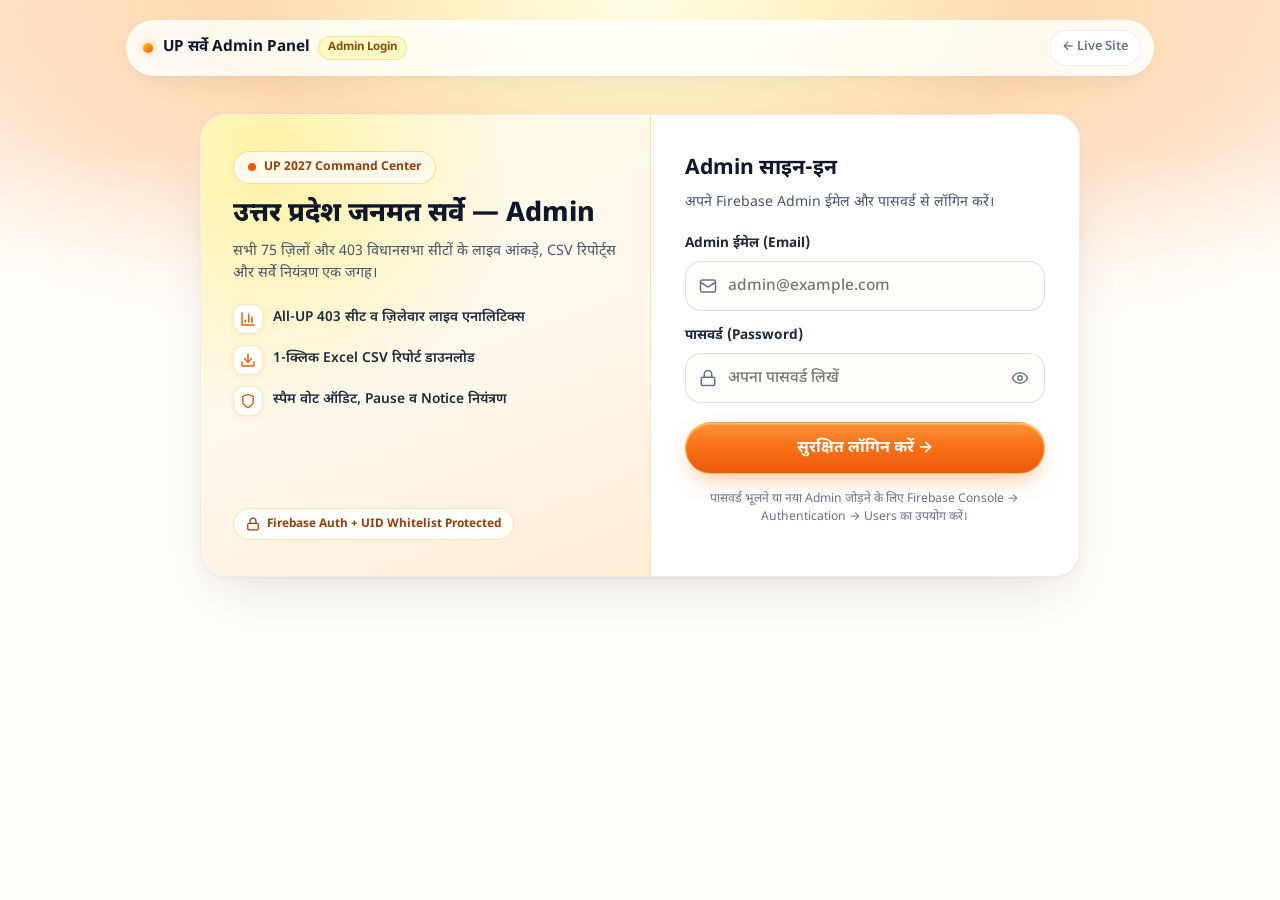
==== commit fc42ddff: "Integrate Bondin support widget (vaibhavyadav) into end-of-survey popup & Admin controls" ====
--- a/admin.html
+++ b/admin.html
@@ -12,6 +12,7 @@
   <link href="https://fonts.googleapis.com/css2?family=Inter:wght@400;500;600;700&family=Noto+Sans+Devanagari:wght@400;500;600;700;800&display=swap" rel="stylesheet">
 
   <link rel="stylesheet" href="./styles.css">
+  <script async src="https://bondin.io/embed/v1.js"></script>
 </head>
 <body>
   <div class="fl-hero-aura" aria-hidden="true"></div>
--- a/styles.css
+++ b/styles.css
@@ -286,6 +286,36 @@
   color: #854d0e;
 }
 
+.nav-right {
+  display: inline-flex;
+  align-items: center;
+  gap: 6px;
+  flex-shrink: 0;
+}
+
+.nav-admin-btn {
+  display: inline-flex;
+  align-items: center;
+  gap: 5px;
+  min-height: 36px;
+  padding: 5px 10px;
+  border-radius: 999px;
+  border: 1px solid rgba(245, 158, 11, 0.34);
+  background: linear-gradient(180deg, #fffdf7 0%, #fff7ed 100%);
+  color: #9a3412;
+  font-size: 0.76rem;
+  font-weight: 700;
+  text-decoration: none;
+  cursor: pointer;
+  transition: border-color 140ms ease, transform 140ms ease, background-color 140ms ease;
+}
+
+.nav-admin-btn:hover {
+  border-color: var(--orange-deep);
+  background: #ffedd5;
+  transform: translateY(-1px);
+}
+
 .lang-toggle {
   display: inline-flex;
   align-items: center;
@@ -469,13 +499,23 @@
 }
 
 .splash-stat-pill {
-  padding: 8px 6px;
+  display: inline-flex;
+  align-items: center;
+  justify-content: center;
+  gap: 6px;
+  padding: 9px 6px;
   border-radius: 12px;
-  background: var(--card-stone);
-  border: 1px solid var(--line);
+  background: linear-gradient(180deg, #fffdf7 0%, #fef3c7 100%);
+  border: 1px solid rgba(245, 158, 11, 0.28);
   font-size: 0.78rem;
   font-weight: 700;
   color: var(--ink-soft);
+}
+
+.splash-stat-icon {
+  display: inline-flex;
+  color: var(--orange-deep);
+  flex-shrink: 0;
 }
 
 .splash-cta {
@@ -1585,6 +1625,85 @@
   color: rgba(254, 249, 195, 0.78);
 }
 
+.footer-admin-row {
+  margin-top: 12px;
+  display: flex;
+  justify-content: center;
+}
+
+.footer-admin-btn {
+  display: inline-flex;
+  align-items: center;
+  gap: 7px;
+  min-height: 36px;
+  padding: 6px 16px;
+  border-radius: 999px;
+  border: 1px solid rgba(253, 224, 71, 0.34);
+  background: rgba(255, 255, 255, 0.08);
+  color: #fde68a;
+  font-size: 0.8rem;
+  font-weight: 700;
+  text-decoration: none;
+  transition: background-color 140ms ease, border-color 140ms ease, transform 140ms ease;
+}
+
+.footer-admin-btn:hover {
+  background: rgba(249, 115, 22, 0.24);
+  border-color: rgba(253, 224, 71, 0.7);
+  color: #ffffff;
+  transform: translateY(-1px);
+}
+
+.voted-home-card {
+  display: flex;
+  flex-direction: column;
+  gap: 4px;
+  margin-bottom: 12px;
+  padding: 12px 14px;
+  border-radius: var(--radius-md);
+  background: linear-gradient(135deg, #f0fdf4 0%, #fffbeb 100%);
+  border: 1px solid #86efac;
+  color: #14532d;
+  text-align: left;
+  font-size: 0.85rem;
+}
+
+.voted-home-card .option-sub {
+  color: #166534;
+  margin-top: 2px;
+}
+
+.results-top-nav {
+  display: flex;
+  align-items: center;
+  justify-content: space-between;
+  gap: 10px;
+  margin-bottom: 10px;
+  flex-wrap: wrap;
+}
+
+.results-home-btn {
+  display: inline-flex;
+  align-items: center;
+  gap: 5px;
+  min-height: 36px;
+  padding: 6px 14px;
+  border-radius: 999px;
+  border: 1px solid var(--line-2);
+  background: #ffffff;
+  color: var(--ink);
+  font-size: 0.82rem;
+  font-weight: 700;
+  cursor: pointer;
+  transition: border-color 130ms ease, transform 120ms ease;
+}
+
+.results-home-btn:hover {
+  border-color: var(--orange-deep);
+  background: var(--bg-warm);
+  transform: translateY(-1px);
+}
+
 /* Loading & toast */
 .loading-card {
   background: var(--card);
@@ -1673,23 +1792,216 @@
 }
 
 .admin-login-card {
-  max-width: 460px;
+  max-width: 880px;
   margin: 24px auto;
-}
-
-.admin-form {
+  padding: 0;
+  overflow: hidden;
+  display: grid;
+  grid-template-columns: 1fr;
+}
+
+@media (min-width: 780px) {
+  .admin-login-card {
+    grid-template-columns: 1.05fr 1fr;
+    margin: 38px auto;
+  }
+}
+
+.admin-login-brand {
+  position: relative;
+  padding: 28px 24px;
+  background:
+    radial-gradient(80% 80% at 15% 10%, rgba(254, 240, 138, 0.72) 0%, rgba(255, 255, 255, 0) 70%),
+    linear-gradient(160deg, #fffbeb 0%, #fff7ed 58%, #ffedd5 100%);
+  border-bottom: 1px solid rgba(245, 158, 11, 0.22);
   display: flex;
   flex-direction: column;
-  gap: 14px;
-}
-
-.admin-field {
+  justify-content: space-between;
+  gap: 20px;
+}
+
+@media (min-width: 780px) {
+  .admin-login-brand {
+    padding: 36px 32px;
+    border-bottom: none;
+    border-right: 1px solid rgba(245, 158, 11, 0.22);
+  }
+}
+
+.admin-brand-title {
+  font-family: var(--font-display);
+  font-size: clamp(1.38rem, 3.2vw, 1.68rem);
+  font-weight: 800;
+  line-height: 1.38;
+  color: var(--ink);
+  margin: 12px 0 8px;
+}
+
+.admin-brand-sub {
+  font-size: 0.9rem;
+  color: var(--body);
+  margin: 0;
+  line-height: 1.55;
+}
+
+.admin-features-list {
+  list-style: none;
+  margin: 18px 0 0;
+  padding: 0;
   display: flex;
   flex-direction: column;
-  gap: 6px;
+  gap: 11px;
+}
+
+.admin-features-list li {
+  display: flex;
+  align-items: center;
+  gap: 10px;
   font-size: 0.86rem;
   font-weight: 600;
   color: var(--ink-soft);
+}
+
+.admin-feat-icon {
+  width: 30px;
+  height: 30px;
+  border-radius: 10px;
+  background: #ffffff;
+  border: 1px solid rgba(245, 158, 11, 0.28);
+  box-shadow: 0 2px 6px rgba(249, 115, 22, 0.08);
+  color: var(--orange-deep);
+  display: inline-flex;
+  align-items: center;
+  justify-content: center;
+  flex-shrink: 0;
+}
+
+.admin-sec-badge {
+  display: inline-flex;
+  align-items: center;
+  gap: 7px;
+  align-self: flex-start;
+  padding: 6px 12px;
+  border-radius: 999px;
+  background: rgba(255, 255, 255, 0.82);
+  border: 1px solid rgba(245, 158, 11, 0.28);
+  font-size: 0.74rem;
+  font-weight: 700;
+  color: #92400e;
+}
+
+.admin-login-pane {
+  padding: 28px 24px;
+  background: #ffffff;
+  display: flex;
+  flex-direction: column;
+  justify-content: center;
+}
+
+@media (min-width: 780px) {
+  .admin-login-pane {
+    padding: 38px 34px;
+  }
+}
+
+.admin-login-heading {
+  font-size: 1.32rem;
+  font-weight: 700;
+  color: var(--ink);
+  margin: 0 0 6px;
+}
+
+.admin-login-desc {
+  font-size: 0.88rem;
+  color: var(--body);
+  margin: 0 0 20px;
+}
+
+.admin-form {
+  display: flex;
+  flex-direction: column;
+  gap: 15px;
+}
+
+.admin-field {
+  display: flex;
+  flex-direction: column;
+  gap: 6px;
+  font-size: 0.85rem;
+  font-weight: 700;
+  color: var(--ink-soft);
+}
+
+.admin-input-wrap {
+  position: relative;
+  display: flex;
+  align-items: center;
+}
+
+.admin-input-icon {
+  position: absolute;
+  left: 14px;
+  color: var(--muted);
+  pointer-events: none;
+  display: inline-flex;
+}
+
+.admin-input {
+  width: 100%;
+  min-height: 50px;
+  padding: 11px 42px 11px 42px;
+  border: 1.5px solid var(--line-2);
+  border-radius: var(--radius-md);
+  background: #fffdf9;
+  color: var(--ink);
+  font-size: 0.96rem;
+  font-weight: 500;
+  outline: none;
+  transition: border-color 150ms ease, box-shadow 150ms ease, background-color 150ms ease;
+}
+
+.admin-input:focus {
+  background: #ffffff;
+  border-color: var(--orange-deep);
+  box-shadow: 0 0 0 4px rgba(249, 115, 22, 0.12);
+}
+
+.admin-pw-toggle {
+  position: absolute;
+  right: 8px;
+  width: 34px;
+  height: 34px;
+  border: none;
+  border-radius: 10px;
+  background: transparent;
+  color: var(--muted);
+  cursor: pointer;
+  display: inline-flex;
+  align-items: center;
+  justify-content: center;
+}
+
+.admin-pw-toggle:hover {
+  background: var(--bg-warm);
+  color: var(--orange-deep);
+}
+
+.admin-error-box {
+  padding: 10px 13px;
+  border-radius: var(--radius-sm);
+  background: #fef2f2;
+  border: 1px solid #fecaca;
+  color: #b91c1c;
+  font-size: 0.83rem;
+  font-weight: 600;
+}
+
+.admin-login-foot {
+  margin-top: 16px;
+  font-size: 0.76rem;
+  color: var(--muted);
+  text-align: center;
+  line-height: 1.5;
 }
 
 .admin-uid-box {
@@ -1860,3 +2172,752 @@
   font-weight: 700;
   cursor: pointer;
 }
+
+/* Quick District Chips (Step 1) */
+.quick-chips-block {
+  margin-top: 14px;
+}
+
+.quick-chips-label {
+  margin: 0 0 8px;
+  font-size: 0.78rem;
+  font-weight: 700;
+  color: var(--muted);
+}
+
+.quick-chips-grid {
+  display: flex;
+  flex-wrap: wrap;
+  gap: 7px;
+}
+
+.quick-chip {
+  display: inline-flex;
+  align-items: center;
+  gap: 6px;
+  min-height: 36px;
+  padding: 6px 11px;
+  border-radius: 999px;
+  border: 1px solid rgba(245, 158, 11, 0.3);
+  background: #fffdf8;
+  color: var(--ink);
+  font-size: 0.82rem;
+  font-weight: 600;
+  cursor: pointer;
+  transition: border-color 130ms ease, background-color 130ms ease, transform 120ms ease;
+}
+
+.quick-chip:hover,
+.quick-chip.selected {
+  border-color: var(--orange-deep);
+  background: var(--bg-orange-soft);
+  color: var(--orange-dark);
+  transform: translateY(-1px);
+}
+
+.quick-chip-count {
+  padding: 1px 6px;
+  border-radius: 999px;
+  background: #fef3c7;
+  color: #92400e;
+  font-size: 0.7rem;
+  font-weight: 800;
+}
+
+/* Direct-Tap Compact 2-Column Seat Grid (Step 2) */
+.seat-filter-inline {
+  padding: 0;
+  border: none;
+  background: transparent;
+  margin-bottom: 12px;
+}
+
+.seat-filter-inline .clear-input-btn {
+  right: 8px;
+}
+
+.seat-grid-2 {
+  display: grid;
+  grid-template-columns: repeat(2, 1fr);
+  gap: 8px;
+}
+
+.seat-tile {
+  position: relative;
+  display: flex;
+  flex-direction: column;
+  align-items: flex-start;
+  gap: 3px;
+  padding: 10px 11px;
+  border-radius: var(--radius-md);
+  border: 1px solid var(--line-2);
+  background: #ffffff;
+  text-align: left;
+  cursor: pointer;
+  transition: transform 120ms ease, border-color 140ms ease, box-shadow 140ms ease, background-color 140ms ease;
+}
+
+.seat-tile:hover {
+  border-color: rgba(249, 115, 22, 0.52);
+  box-shadow: 0 6px 14px -8px rgba(249, 115, 22, 0.25);
+  transform: translateY(-1px);
+}
+
+.seat-tile.selected {
+  border-color: var(--orange-deep);
+  background: linear-gradient(180deg, #fffdf7 0%, #fff7ed 100%);
+  box-shadow: 0 0 0 2px rgba(249, 115, 22, 0.18);
+}
+
+.seat-tile-top {
+  width: 100%;
+  display: flex;
+  align-items: center;
+  justify-content: space-between;
+  gap: 6px;
+  margin-bottom: 2px;
+}
+
+.seat-ac-pill {
+  padding: 1px 7px;
+  border-radius: 999px;
+  background: var(--bg-warm);
+  color: #92400e;
+  font-size: 0.72rem;
+  font-weight: 800;
+}
+
+.seat-tile-name {
+  font-size: 0.9rem;
+  font-weight: 700;
+  color: var(--ink);
+  line-height: 1.25;
+}
+
+.seat-tile-sub {
+  font-size: 0.72rem;
+  color: var(--muted);
+  line-height: 1.2;
+}
+
+/* Compact 2-Column Graphic Option Tiles (Step 3 Issues, Step 4 Neutral, Step 5 Age) */
+.options-grid-2 {
+  display: grid;
+  grid-template-columns: repeat(2, 1fr);
+  gap: 9px;
+}
+
+.span-full {
+  grid-column: 1 / -1;
+}
+
+.option-tile {
+  position: relative;
+  width: 100%;
+  min-height: 62px;
+  padding: 10px 30px 10px 10px;
+  border-radius: var(--radius-md);
+  border: 1px solid var(--line-2);
+  background: #ffffff;
+  color: var(--ink);
+  text-align: left;
+  cursor: pointer;
+  display: flex;
+  align-items: center;
+  gap: 9px;
+  transition: transform 120ms ease, border-color 140ms ease, background-color 140ms ease, box-shadow 140ms ease;
+}
+
+.option-tile > .option-check {
+  position: absolute;
+  top: 8px;
+  right: 8px;
+}
+
+.option-tile:hover {
+  border-color: rgba(249, 115, 22, 0.5);
+  box-shadow: 0 6px 14px -8px rgba(249, 115, 22, 0.24);
+  transform: translateY(-1px);
+}
+
+.option-tile.selected {
+  border-color: var(--orange-deep);
+  background: linear-gradient(180deg, #fffdf7 0%, #fff7ed 100%);
+  box-shadow: 0 0 0 2px rgba(249, 115, 22, 0.18);
+}
+
+.option-tile.neutral-pinned {
+  min-height: 52px;
+  border-style: dashed;
+  border-color: rgba(245, 158, 11, 0.44);
+  background: #fffdf6;
+}
+
+.option-tile.neutral-pinned.selected {
+  border-style: solid;
+  border-color: var(--orange-deep);
+  background: #fffbeb;
+}
+
+.option-tile--wide {
+  min-height: 56px;
+}
+
+.issue-icon-badge {
+  width: 34px;
+  height: 34px;
+  border-radius: 10px;
+  background: linear-gradient(135deg, #fef3c7 0%, #ffedd5 100%);
+  border: 1px solid rgba(245, 158, 11, 0.28);
+  color: var(--orange-dark);
+  display: inline-flex;
+  align-items: center;
+  justify-content: center;
+  flex-shrink: 0;
+}
+
+.issue-icon-badge--neutral {
+  width: 30px;
+  height: 30px;
+  background: #ffffff;
+  color: #92400e;
+}
+
+.option-tile.selected .issue-icon-badge {
+  background: var(--pl-orange-bg);
+  border-color: transparent;
+  color: #ffffff;
+}
+
+.option-tile-text {
+  flex: 1;
+  min-width: 0;
+}
+
+.option-tile-title {
+  display: block;
+  font-size: 0.86rem;
+  font-weight: 700;
+  color: var(--ink);
+  line-height: 1.26;
+}
+
+.option-tile .option-sub {
+  font-size: 0.7rem;
+  line-height: 1.22;
+}
+
+.option-check--sm {
+  width: 20px;
+  height: 20px;
+  font-size: 0.68rem;
+}
+
+.option-tile.selected .option-check,
+.seat-tile.selected .option-check,
+.poll-tile.selected .option-check {
+  border-color: transparent;
+  background-image: var(--pl-orange-bg);
+  color: #ffffff;
+  box-shadow: 0 4px 10px rgba(249, 115, 22, 0.35);
+}
+
+/* Smart 2-Column Graphic Leader Tiles (Step 4 Poll) */
+.poll-grid-smart {
+  display: grid;
+  grid-template-columns: repeat(2, 1fr);
+  gap: 9px;
+}
+
+.poll-tile {
+  position: relative;
+  display: flex;
+  flex-direction: column;
+  align-items: center;
+  text-align: center;
+  padding: 10px 8px 11px;
+  border-radius: var(--radius-md);
+  border: 1px solid var(--line-2);
+  background: #ffffff;
+  color: var(--ink);
+  cursor: pointer;
+  transition: transform 130ms ease, border-color 140ms ease, background-color 140ms ease, box-shadow 140ms ease;
+}
+
+.poll-tile:hover {
+  transform: translateY(-1px);
+  border-color: rgba(249, 115, 22, 0.5);
+  box-shadow: 0 8px 18px -10px rgba(249, 115, 22, 0.25);
+}
+
+.poll-tile.selected {
+  border-color: var(--orange-deep);
+  background: linear-gradient(180deg, #fffdf7 0%, #fff7ed 100%);
+  box-shadow: 0 0 0 2px rgba(249, 115, 22, 0.18);
+}
+
+.poll-tile-check {
+  position: absolute;
+  top: 7px;
+  right: 7px;
+}
+
+.poll-tile-avatar {
+  width: 68px;
+  height: 58px;
+  margin-bottom: 7px;
+  border-radius: 14px;
+  overflow: hidden;
+  background: radial-gradient(circle at 50% 65%, #fef3c7 0%, #ffedd5 68%, #fffaf2 100%);
+  border: 1px solid rgba(245, 158, 11, 0.28);
+  display: inline-flex;
+  align-items: flex-end;
+  justify-content: center;
+}
+
+.poll-tile-avatar--pair {
+  width: 98px;
+  padding: 2px 3px 0;
+}
+
+.poll-tile-avatar img {
+  width: 100%;
+  height: 100%;
+  object-fit: contain;
+  object-position: center bottom;
+  filter: drop-shadow(0 3px 6px rgba(15, 23, 42, 0.16));
+}
+
+.poll-tile-avatar--pair img {
+  width: 55%;
+}
+
+.poll-tile-avatar--pair img:first-child {
+  margin-right: -10px;
+  z-index: 2;
+}
+
+.poll-tile-title {
+  font-size: 0.86rem;
+  font-weight: 700;
+  color: var(--ink);
+  line-height: 1.24;
+  margin-bottom: 2px;
+}
+
+.poll-tile-sub {
+  font-size: 0.69rem;
+  color: var(--muted);
+  line-height: 1.24;
+}
+
+.option-card--compact {
+  min-height: 54px;
+  padding: 9px 12px;
+}
+
+.option-card--compact .option-avatar--neutral {
+  width: 38px;
+  height: 38px;
+}
+
+/* Admin Smart Visual Graphs & Inspector Cards */
+.kpi-card--ring {
+  display: flex;
+  align-items: center;
+  justify-content: center;
+  gap: 10px;
+  text-align: left;
+}
+
+.kpi-ring-wrap {
+  position: relative;
+  width: 40px;
+  height: 40px;
+  display: inline-flex;
+  align-items: center;
+  justify-content: center;
+  flex-shrink: 0;
+}
+
+.kpi-ring-pct {
+  position: absolute;
+  font-size: 0.64rem;
+  font-weight: 800;
+  color: var(--orange-dark);
+}
+
+.admin-charts-grid {
+  display: grid;
+  grid-template-columns: 1fr;
+  gap: 14px;
+}
+
+@media (min-width: 780px) {
+  .admin-charts-grid {
+    grid-template-columns: 1fr 1fr;
+  }
+}
+
+.stacked-strip {
+  display: flex;
+  width: 100%;
+  height: 10px;
+  border-radius: 999px;
+  overflow: hidden;
+  background: #f3f0ea;
+}
+
+.stacked-strip.is-compact {
+  height: 7px;
+  margin-bottom: 4px;
+}
+
+.stacked-seg {
+  height: 100%;
+  transition: width 350ms ease;
+}
+
+.admin-dist-sub {
+  font-size: 0.72rem;
+  font-weight: 600;
+  color: var(--muted);
+}
+
+.admin-inspector-card {
+  margin-bottom: 16px;
+  padding: 16px;
+  border-radius: var(--radius-md);
+  background: linear-gradient(180deg, #fffdf8 0%, #fff7ed 100%);
+  border: 1px solid rgba(249, 115, 22, 0.34);
+  box-shadow: 0 12px 26px -14px rgba(249, 115, 22, 0.25);
+}
+
+.admin-inspector-head {
+  display: flex;
+  align-items: flex-start;
+  justify-content: space-between;
+  gap: 12px;
+  margin-bottom: 14px;
+}
+
+.admin-graph-btn,
+.admin-close-btn {
+  padding: 4px 11px;
+  border-radius: 999px;
+  border: 1px solid rgba(245, 158, 11, 0.42);
+  background: #fffbeb;
+  color: #9a3412;
+  font-size: 0.74rem;
+  font-weight: 700;
+  cursor: pointer;
+  white-space: nowrap;
+}
+
+.admin-graph-btn:hover,
+.admin-close-btn:hover {
+  border-color: var(--orange-deep);
+  background: #ffedd5;
+}
+
+.admin-kpi-grid {
+  grid-template-columns: repeat(2, 1fr);
+}
+
+@media (min-width: 780px) {
+  .admin-kpi-grid {
+    grid-template-columns: repeat(4, 1fr);
+  }
+}
+
+.admin-charts-grid .donut-wrap {
+  width: 158px;
+  height: 158px;
+}
+
+@media (max-width: 420px) {
+  .fl-nav-pill {
+    gap: 8px;
+    padding: 8px 10px 8px 12px;
+  }
+
+  .brand-title {
+    font-size: 0.88rem;
+  }
+
+  .nav-admin-btn {
+    padding: 4px 8px;
+    font-size: 0.72rem;
+  }
+}
+
+/* Voluntary End-of-Survey Support Modal (Buy Me a Coffee / UPI) */
+.support-modal-backdrop {
+  position: fixed;
+  inset: 0;
+  z-index: 90;
+  padding: 18px;
+  background: rgba(15, 23, 42, 0.56);
+  backdrop-filter: blur(6px);
+  -webkit-backdrop-filter: blur(6px);
+  display: flex;
+  align-items: center;
+  justify-content: center;
+  animation: fadeBackdrop 180ms ease;
+}
+
+@keyframes fadeBackdrop {
+  from { opacity: 0; }
+  to { opacity: 1; }
+}
+
+.support-modal-card {
+  position: relative;
+  width: 100%;
+  max-width: 400px;
+  padding: 26px 22px 20px;
+  border-radius: var(--radius-lg);
+  background:
+    radial-gradient(90% 70% at 50% 0%, rgba(254, 240, 138, 0.48) 0%, rgba(255, 255, 255, 0) 65%),
+    #ffffff;
+  border: 1px solid rgba(245, 158, 11, 0.36);
+  box-shadow: 0 28px 60px rgba(15, 23, 42, 0.28);
+  text-align: center;
+  animation: cardEnter 220ms cubic-bezier(0.22, 1, 0.36, 1);
+}
+
+.support-close-x {
+  position: absolute;
+  top: 12px;
+  right: 12px;
+  width: 32px;
+  height: 32px;
+  border-radius: 50%;
+  border: 1px solid var(--line-2);
+  background: #ffffff;
+  color: var(--body);
+  font-size: 0.9rem;
+  font-weight: 700;
+  cursor: pointer;
+  display: inline-flex;
+  align-items: center;
+  justify-content: center;
+}
+
+.support-close-x:hover {
+  border-color: var(--orange-deep);
+  color: var(--orange-dark);
+}
+
+.support-cup-circle {
+  width: 58px;
+  height: 58px;
+  margin: 0 auto 12px;
+  border-radius: 50%;
+  background: linear-gradient(135deg, #fef08a 0%, #fed7aa 100%);
+  border: 1px solid rgba(249, 115, 22, 0.35);
+  color: var(--orange-dark);
+  display: inline-flex;
+  align-items: center;
+  justify-content: center;
+  box-shadow: 0 10px 22px -8px rgba(249, 115, 22, 0.42);
+}
+
+.support-vol-badge {
+  display: inline-block;
+  margin-bottom: 8px;
+  padding: 3px 11px;
+  border-radius: 999px;
+  background: #fffbeb;
+  border: 1px solid #fde68a;
+  color: #92400e;
+  font-size: 0.72rem;
+  font-weight: 700;
+}
+
+.support-modal-title {
+  margin: 0 0 8px;
+  font-family: var(--font-display);
+  font-size: 1.24rem;
+  font-weight: 800;
+  color: var(--ink);
+  line-height: 1.3;
+}
+
+.support-modal-desc {
+  margin: 0 0 16px;
+  font-size: 0.88rem;
+  line-height: 1.55;
+  color: var(--body);
+}
+
+.support-cta-link {
+  display: inline-flex;
+  align-items: center;
+  justify-content: center;
+  width: 100%;
+  min-height: 50px;
+  text-decoration: none;
+  margin-bottom: 10px;
+}
+
+.support-upi-box {
+  margin: 6px 0 10px;
+  padding: 10px 12px;
+  border-radius: var(--radius-md);
+  background: #fffdf8;
+  border: 1px dashed rgba(245, 158, 11, 0.48);
+  text-align: left;
+}
+
+.support-upi-label {
+  display: block;
+  font-size: 0.74rem;
+  font-weight: 700;
+  color: #92400e;
+  margin-bottom: 6px;
+}
+
+.support-upi-row {
+  display: flex;
+  align-items: center;
+  justify-content: space-between;
+  gap: 8px;
+  margin-bottom: 8px;
+}
+
+.support-upi-row code {
+  font-size: 0.82rem;
+  font-weight: 700;
+  color: var(--ink);
+  word-break: break-all;
+}
+
+.support-upi-chips {
+  display: grid;
+  grid-template-columns: repeat(3, 1fr);
+  gap: 6px;
+}
+
+.support-amt-pill {
+  display: inline-flex;
+  align-items: center;
+  justify-content: center;
+  min-height: 34px;
+  border-radius: 999px;
+  border: 1px solid rgba(245, 158, 11, 0.42);
+  background: #ffffff;
+  color: #9a3412;
+  font-size: 0.78rem;
+  font-weight: 700;
+  text-decoration: none;
+}
+
+.support-amt-pill:hover {
+  background: #ffedd5;
+  border-color: var(--orange-deep);
+}
+
+.support-dismiss-btn {
+  width: 100%;
+  min-height: 40px;
+  margin-top: 2px;
+  border: none;
+  border-radius: 999px;
+  background: transparent;
+  color: var(--muted);
+  font-size: 0.84rem;
+  font-weight: 600;
+  cursor: pointer;
+}
+
+.support-dismiss-btn:hover {
+  color: var(--ink);
+  background: var(--card-stone);
+}
+
+.btn-support-inline {
+  width: 100%;
+  min-height: 46px;
+  padding: 0 18px;
+  border-radius: 999px;
+  border: 1px solid rgba(245, 158, 11, 0.48);
+  background: #fffbeb;
+  color: #9a3412;
+  font-size: 0.9rem;
+  font-weight: 700;
+  cursor: pointer;
+}
+
+.btn-support-inline:hover {
+  background: #ffedd5;
+  border-color: var(--orange-deep);
+}
+
+.admin-quick-reset-btn {
+  min-height: 36px;
+  padding: 6px 14px;
+  border-radius: 999px;
+  border: 1px solid #fecaca;
+  background: #fef2f2;
+  color: #b91c1c;
+  font-size: 0.78rem;
+  font-weight: 700;
+  cursor: pointer;
+}
+
+.admin-quick-reset-btn:hover {
+  background: #fee2e2;
+  border-color: #f87171;
+}
+
+.reset-option-box {
+  padding: 12px 14px;
+  border-radius: var(--radius-md);
+  border: 1px solid var(--line-2);
+  background: #fffdf8;
+  margin-bottom: 10px;
+}
+
+.reset-option-box--danger {
+  border-color: #fecaca;
+  background: #fef2f2;
+  margin-bottom: 0;
+}
+
+.reset-option-title {
+  font-size: 0.9rem;
+  font-weight: 700;
+  color: var(--ink);
+}
+
+.admin-danger-btn:disabled {
+  opacity: 0.45;
+  cursor: not-allowed;
+}
+
+/* Native theme matching for <bondin-support> web component */
+bondin-support {
+  display: block;
+  width: 100%;
+  margin-bottom: 10px;
+}
+
+bondin-support::part(button) {
+  width: 100%;
+  min-height: 50px;
+  padding: 0 22px;
+  border-radius: 999px;
+  border: 1px solid rgba(254, 240, 138, 0.45);
+  background-image: var(--pl-orange-bg);
+  background-color: var(--orange-deep);
+  box-shadow: var(--pl-orange-shadow);
+  color: #ffffff;
+  font-size: 0.98rem;
+  font-weight: 700;
+  cursor: pointer;
+}
+
+bondin-support::part(button):hover {
+  filter: brightness(1.04);
+}
